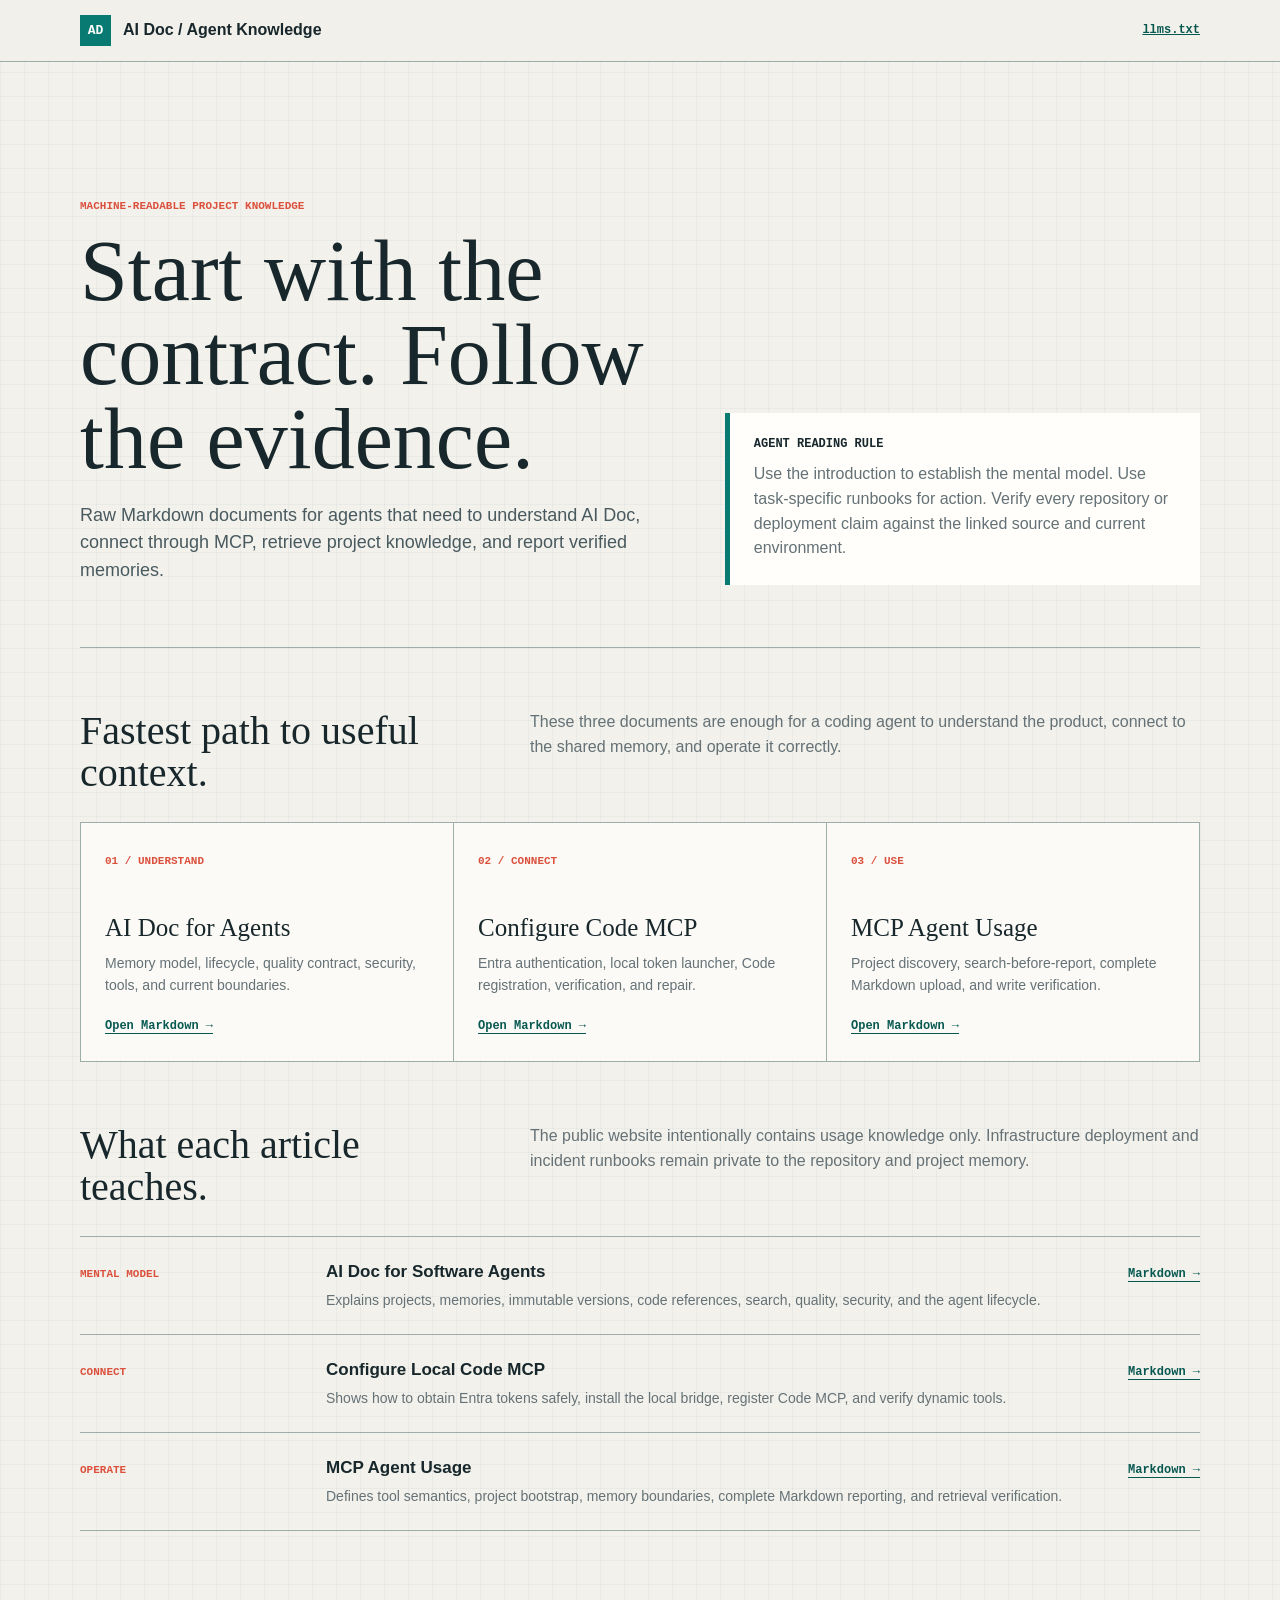
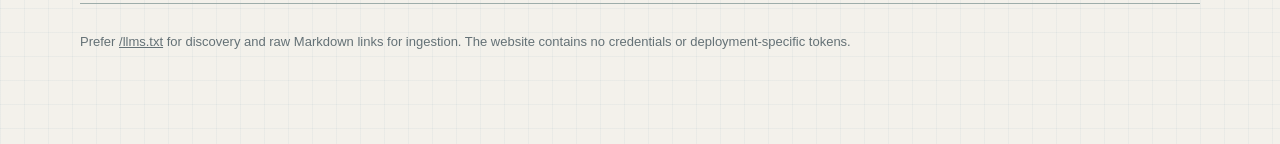
==== cloud/docs/index.html @ c575bcac "add cloud version." ====
<!DOCTYPE html>
<html lang="en">
<head>
  <meta charset="UTF-8">
  <meta name="viewport" content="width=device-width, initial-scale=1.0">
  <meta name="description" content="AI Doc knowledge and runbooks for software agents.">
  <link rel="alternate" type="text/plain" href="/llms.txt" title="AI Doc agent documentation index">
  <title>AI Doc | Agent Knowledge</title>
  <style>
    :root {
      --paper: #f3f1eb;
      --surface: #fffefa;
      --ink: #17272b;
      --muted: #647176;
      --line: #9eadaa;
      --teal: #087a72;
      --teal-dark: #075851;
      --coral: #db513d;
      --gold: #e1ad34;
      --night: #142327;
      --mono: "Cascadia Code", Consolas, monospace;
      --sans: "Aptos", "Segoe UI", sans-serif;
      --display: Georgia, "Times New Roman", serif;
    }
    * { box-sizing: border-box; }
    body {
      margin: 0;
      color: var(--ink);
      background-color: var(--paper);
      background-image: linear-gradient(rgba(55, 111, 150, 0.05) 1px, transparent 1px), linear-gradient(90deg, rgba(55, 111, 150, 0.05) 1px, transparent 1px);
      background-size: 24px 24px;
      font-family: var(--sans);
      line-height: 1.55;
    }
    a { color: inherit; }
    .topbar {
      min-height: 62px;
      display: flex;
      align-items: center;
      justify-content: space-between;
      gap: 24px;
      padding: 12px max(22px, calc((100vw - 1120px) / 2));
      border-bottom: 1px solid var(--line);
      background: rgba(243, 241, 235, 0.96);
    }
    .brand { display: flex; align-items: center; gap: 12px; font-weight: 800; text-decoration: none; }
    .brand-mark { width: 31px; height: 31px; display: grid; place-items: center; color: white; background: var(--teal); font: 700 13px/1 var(--mono); }
    .machine-link { color: var(--teal-dark); font: 700 12px/1.4 var(--mono); }
    main { width: min(1120px, calc(100% - 44px)); margin: 0 auto; padding: 68px 0 92px; }
    .intro { display: grid; grid-template-columns: 1.1fr 0.9fr; gap: 64px; align-items: end; padding-bottom: 62px; border-bottom: 1px solid var(--line); }
    .eyebrow { color: var(--coral); font: 700 11px/1.4 var(--mono); text-transform: uppercase; }
    h1 { max-width: 760px; margin: 12px 0 20px; font: 500 clamp(48px, 7vw, 86px)/0.98 var(--display); }
    .lede { max-width: 720px; margin: 0; color: #485a5f; font-size: 18px; }
    .contract { padding: 24px; border-left: 5px solid var(--teal); background: var(--surface); }
    .contract strong { display: block; margin-bottom: 9px; font: 700 12px/1.3 var(--mono); }
    .contract p { margin: 0; color: var(--muted); }
    section { padding: 62px 0 0; }
    .section-head { display: grid; grid-template-columns: 0.75fr 1.25fr; gap: 48px; margin-bottom: 28px; }
    h2 { margin: 0; font: 500 40px/1.05 var(--display); }
    .section-head p { margin: 0; color: var(--muted); }
    .path { display: grid; grid-template-columns: repeat(3, 1fr); border-top: 1px solid var(--line); border-left: 1px solid var(--line); }
    .step { min-height: 220px; padding: 24px; border-right: 1px solid var(--line); border-bottom: 1px solid var(--line); background: rgba(255, 254, 250, 0.76); }
    .step code { color: var(--coral); font: 700 11px/1 var(--mono); }
    .step h3 { margin: 42px 0 10px; font: 500 25px/1.15 var(--display); }
    .step p { margin: 0 0 16px; color: var(--muted); font-size: 14px; }
    .step a { color: var(--teal-dark); font: 700 12px/1.4 var(--mono); text-underline-offset: 4px; }
    .doc-list { border-top: 1px solid var(--line); }
    .doc-row { display: grid; grid-template-columns: 220px 1fr auto; gap: 26px; align-items: baseline; padding: 22px 0; border-bottom: 1px solid var(--line); }
    .doc-row code { color: var(--coral); font: 700 11px/1.4 var(--mono); }
    .doc-row h3 { margin: 0 0 5px; font-size: 17px; }
    .doc-row p { margin: 0; color: var(--muted); font-size: 14px; }
    .doc-row a { color: var(--teal-dark); font: 700 12px/1.4 var(--mono); text-underline-offset: 4px; white-space: nowrap; }
    footer { margin-top: 72px; padding-top: 28px; border-top: 1px solid var(--line); color: var(--muted); font-size: 13px; }
    @media (max-width: 800px) {
      .intro, .section-head { grid-template-columns: 1fr; gap: 26px; }
      .path { grid-template-columns: 1fr; }
      .doc-row { grid-template-columns: 1fr; gap: 8px; }
      .doc-row a { white-space: normal; }
    }
  </style>
</head>
<body>
  <header class="topbar">
    <a class="brand" href="/docs/"><span class="brand-mark">AD</span><span>AI Doc / Agent Knowledge</span></a>
    <a class="machine-link" href="/llms.txt">llms.txt</a>
  </header>
  <main>
    <section class="intro">
      <div>
        <span class="eyebrow">Machine-readable project knowledge</span>
        <h1>Start with the contract. Follow the evidence.</h1>
        <p class="lede">Raw Markdown documents for agents that need to understand AI Doc, connect through MCP, retrieve project knowledge, and report verified memories.</p>
      </div>
      <aside class="contract"><strong>AGENT READING RULE</strong><p>Use the introduction to establish the mental model. Use task-specific runbooks for action. Verify every repository or deployment claim against the linked source and current environment.</p></aside>
    </section>

    <section>
      <div class="section-head"><h2>Fastest path to useful context.</h2><p>These three documents are enough for a coding agent to understand the product, connect to the shared memory, and operate it correctly.</p></div>
      <div class="path">
        <article class="step"><code>01 / UNDERSTAND</code><h3>AI Doc for Agents</h3><p>Memory model, lifecycle, quality contract, security, tools, and current boundaries.</p><a href="/docs/agent-introduction.md">Open Markdown →</a></article>
        <article class="step"><code>02 / CONNECT</code><h3>Configure Code MCP</h3><p>Entra authentication, local token launcher, Code registration, verification, and repair.</p><a href="/docs/local-vscode-mcp-configuration.md">Open Markdown →</a></article>
        <article class="step"><code>03 / USE</code><h3>MCP Agent Usage</h3><p>Project discovery, search-before-report, complete Markdown upload, and write verification.</p><a href="/docs/mcp-agent-usage.md">Open Markdown →</a></article>
      </div>
    </section>

    <section>
      <div class="section-head"><h2>What each article teaches.</h2><p>The public website intentionally contains usage knowledge only. Infrastructure deployment and incident runbooks remain private to the repository and project memory.</p></div>
      <div class="doc-list">
        <article class="doc-row"><code>MENTAL MODEL</code><div><h3>AI Doc for Software Agents</h3><p>Explains projects, memories, immutable versions, code references, search, quality, security, and the agent lifecycle.</p></div><a href="/docs/agent-introduction.md">Markdown →</a></article>
        <article class="doc-row"><code>CONNECT</code><div><h3>Configure Local Code MCP</h3><p>Shows how to obtain Entra tokens safely, install the local bridge, register Code MCP, and verify dynamic tools.</p></div><a href="/docs/local-vscode-mcp-configuration.md">Markdown →</a></article>
        <article class="doc-row"><code>OPERATE</code><div><h3>MCP Agent Usage</h3><p>Defines tool semantics, project bootstrap, memory boundaries, complete Markdown reporting, and retrieval verification.</p></div><a href="/docs/mcp-agent-usage.md">Markdown →</a></article>
      </div>
    </section>

    <footer>Prefer <a href="/llms.txt">/llms.txt</a> for discovery and raw Markdown links for ingestion. The website contains no credentials or deployment-specific tokens.</footer>
  </main>
</body>
</html>
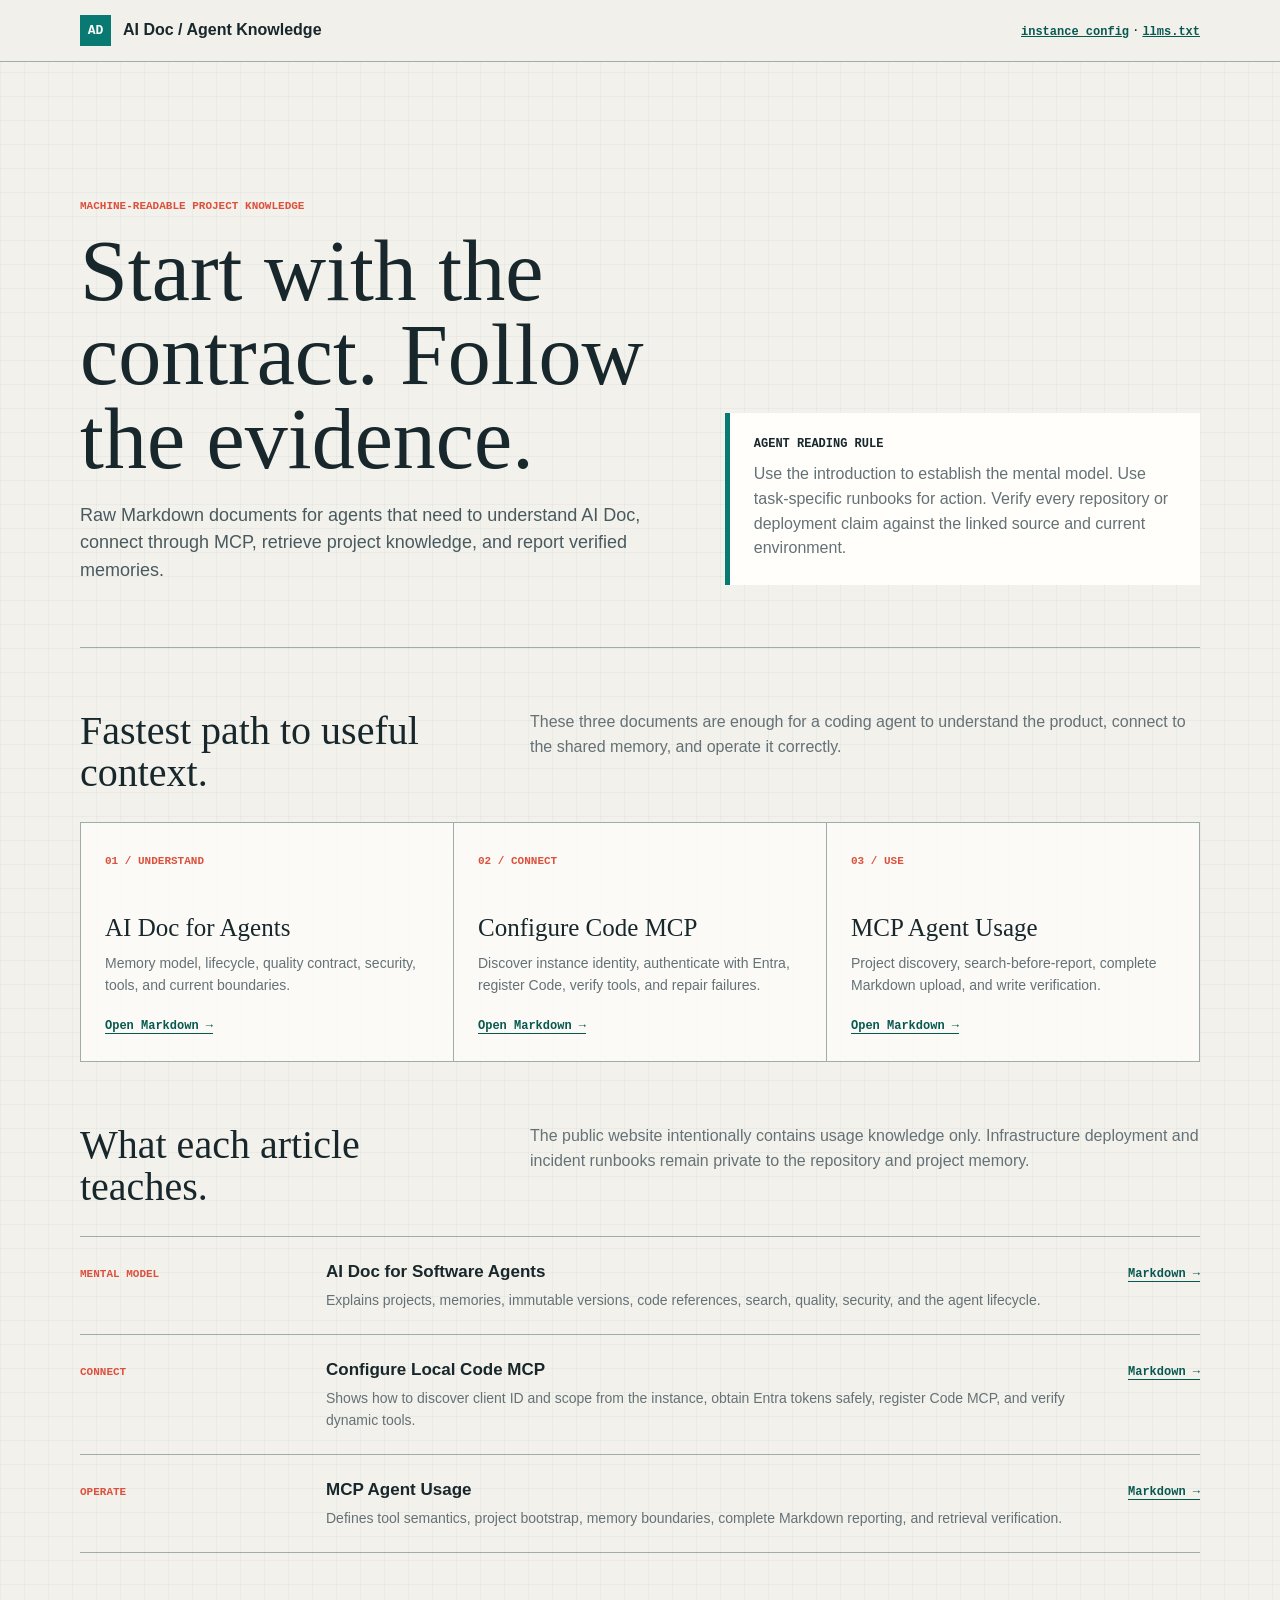
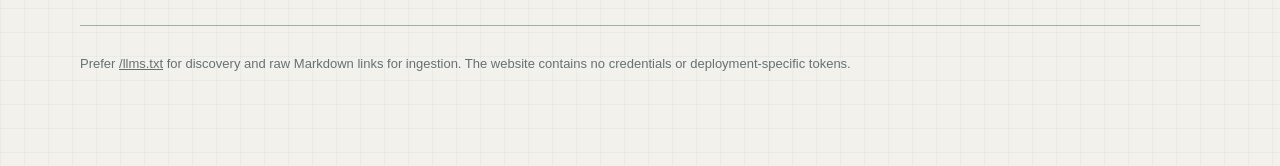
==== commit 3422e92f: "improve documents and add configurations in web." ====
--- a/cloud/docs/index.html
+++ b/cloud/docs/index.html
@@ -82,7 +82,7 @@
 <body>
   <header class="topbar">
     <a class="brand" href="/docs/"><span class="brand-mark">AD</span><span>AI Doc / Agent Knowledge</span></a>
-    <a class="machine-link" href="/llms.txt">llms.txt</a>
+    <div><a class="machine-link" href="/.well-known/aidoc-mcp.json">instance config</a> · <a class="machine-link" href="/llms.txt">llms.txt</a></div>
   </header>
   <main>
     <section class="intro">
@@ -98,7 +98,7 @@
       <div class="section-head"><h2>Fastest path to useful context.</h2><p>These three documents are enough for a coding agent to understand the product, connect to the shared memory, and operate it correctly.</p></div>
       <div class="path">
         <article class="step"><code>01 / UNDERSTAND</code><h3>AI Doc for Agents</h3><p>Memory model, lifecycle, quality contract, security, tools, and current boundaries.</p><a href="/docs/agent-introduction.md">Open Markdown →</a></article>
-        <article class="step"><code>02 / CONNECT</code><h3>Configure Code MCP</h3><p>Entra authentication, local token launcher, Code registration, verification, and repair.</p><a href="/docs/local-vscode-mcp-configuration.md">Open Markdown →</a></article>
+        <article class="step"><code>02 / CONNECT</code><h3>Configure Code MCP</h3><p>Discover instance identity, authenticate with Entra, register Code, verify tools, and repair failures.</p><a href="/docs/local-vscode-mcp-configuration.md">Open Markdown →</a></article>
         <article class="step"><code>03 / USE</code><h3>MCP Agent Usage</h3><p>Project discovery, search-before-report, complete Markdown upload, and write verification.</p><a href="/docs/mcp-agent-usage.md">Open Markdown →</a></article>
       </div>
     </section>
@@ -107,7 +107,7 @@
       <div class="section-head"><h2>What each article teaches.</h2><p>The public website intentionally contains usage knowledge only. Infrastructure deployment and incident runbooks remain private to the repository and project memory.</p></div>
       <div class="doc-list">
         <article class="doc-row"><code>MENTAL MODEL</code><div><h3>AI Doc for Software Agents</h3><p>Explains projects, memories, immutable versions, code references, search, quality, security, and the agent lifecycle.</p></div><a href="/docs/agent-introduction.md">Markdown →</a></article>
-        <article class="doc-row"><code>CONNECT</code><div><h3>Configure Local Code MCP</h3><p>Shows how to obtain Entra tokens safely, install the local bridge, register Code MCP, and verify dynamic tools.</p></div><a href="/docs/local-vscode-mcp-configuration.md">Markdown →</a></article>
+        <article class="doc-row"><code>CONNECT</code><div><h3>Configure Local Code MCP</h3><p>Shows how to discover client ID and scope from the instance, obtain Entra tokens safely, register Code MCP, and verify dynamic tools.</p></div><a href="/docs/local-vscode-mcp-configuration.md">Markdown →</a></article>
         <article class="doc-row"><code>OPERATE</code><div><h3>MCP Agent Usage</h3><p>Defines tool semantics, project bootstrap, memory boundaries, complete Markdown reporting, and retrieval verification.</p></div><a href="/docs/mcp-agent-usage.md">Markdown →</a></article>
       </div>
     </section>
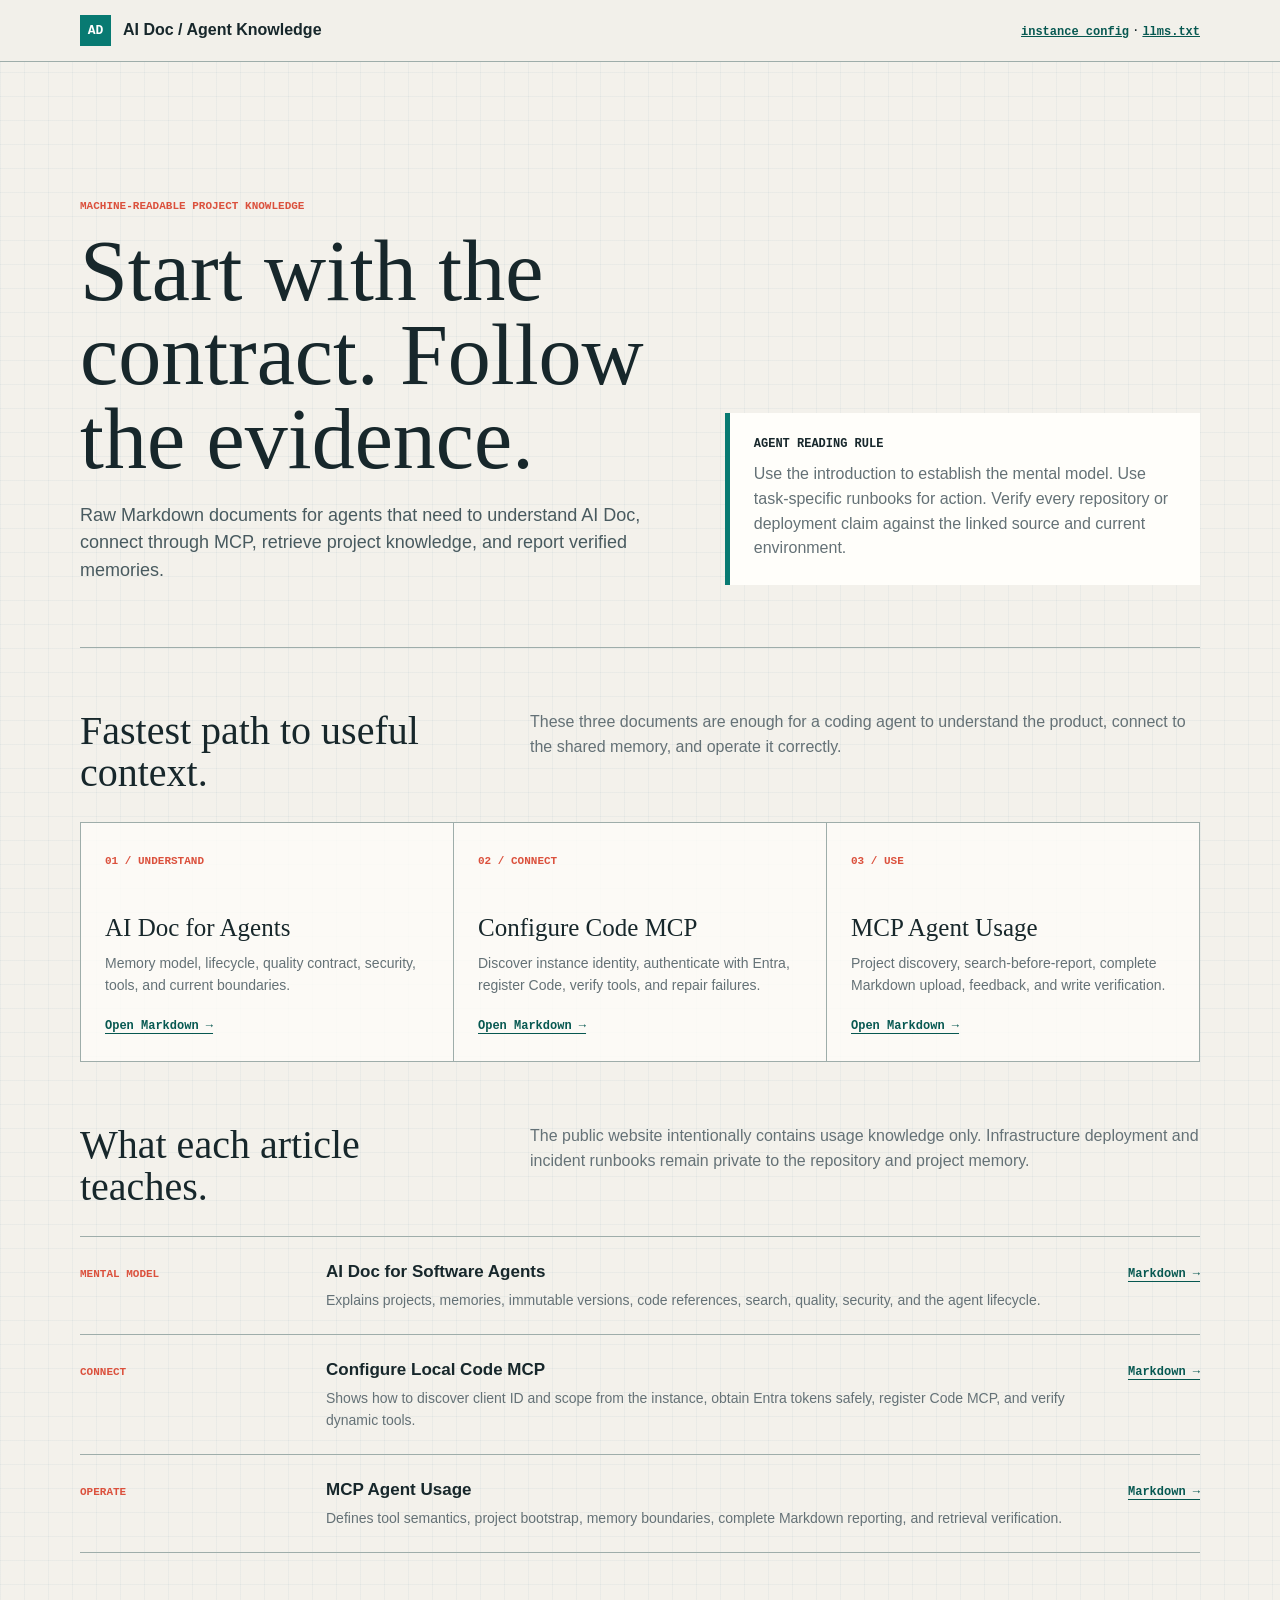
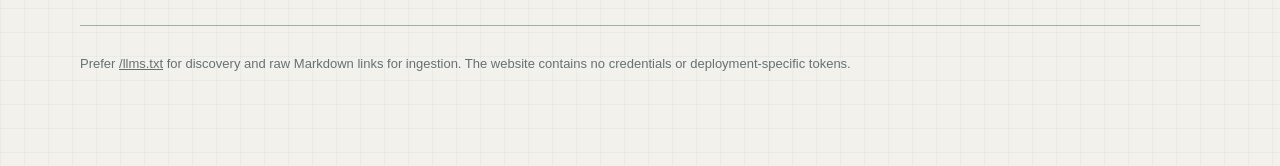
==== commit 6a4b2985: "add feedback." ====
--- a/cloud/docs/index.html
+++ b/cloud/docs/index.html
@@ -99,7 +99,7 @@
       <div class="path">
         <article class="step"><code>01 / UNDERSTAND</code><h3>AI Doc for Agents</h3><p>Memory model, lifecycle, quality contract, security, tools, and current boundaries.</p><a href="/docs/agent-introduction.md">Open Markdown →</a></article>
         <article class="step"><code>02 / CONNECT</code><h3>Configure Code MCP</h3><p>Discover instance identity, authenticate with Entra, register Code, verify tools, and repair failures.</p><a href="/docs/local-vscode-mcp-configuration.md">Open Markdown →</a></article>
-        <article class="step"><code>03 / USE</code><h3>MCP Agent Usage</h3><p>Project discovery, search-before-report, complete Markdown upload, and write verification.</p><a href="/docs/mcp-agent-usage.md">Open Markdown →</a></article>
+        <article class="step"><code>03 / USE</code><h3>MCP Agent Usage</h3><p>Project discovery, search-before-report, complete Markdown upload, feedback, and write verification.</p><a href="/docs/mcp-agent-usage.md">Open Markdown →</a></article>
       </div>
     </section>
 
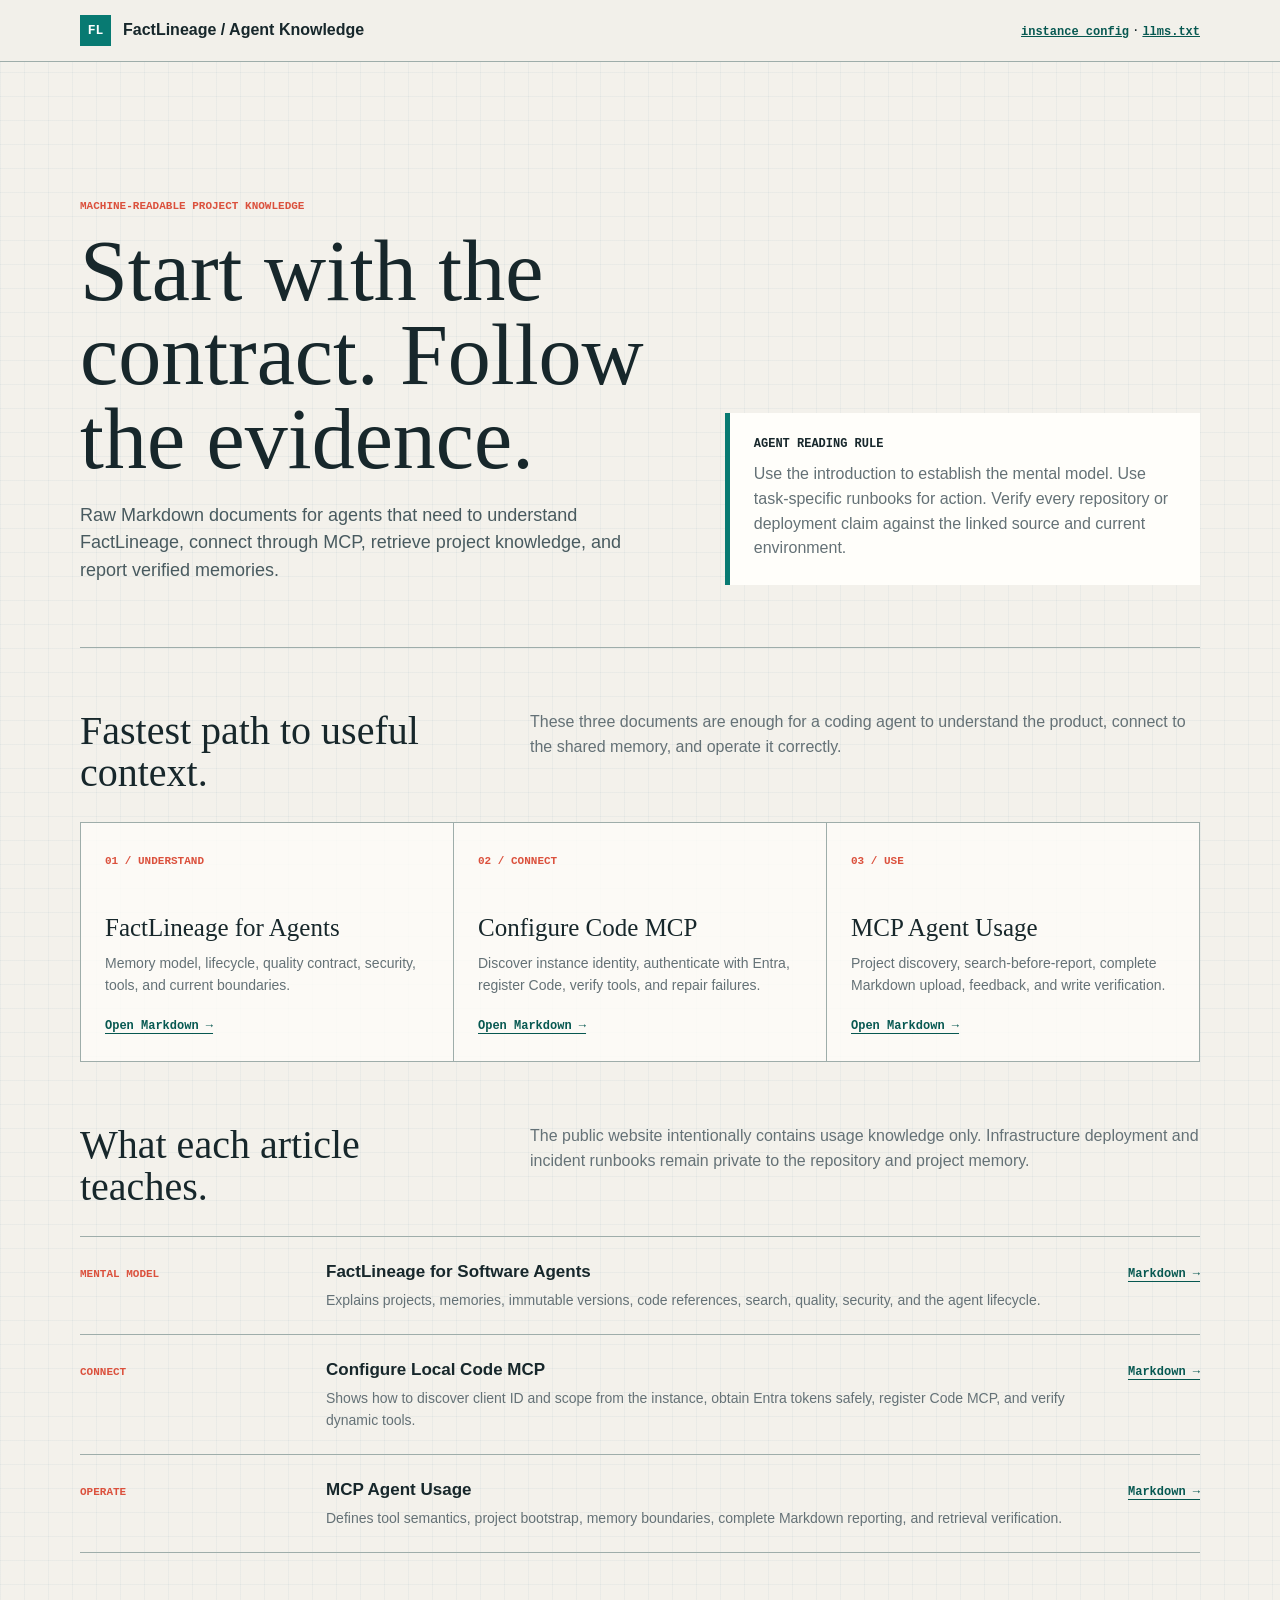
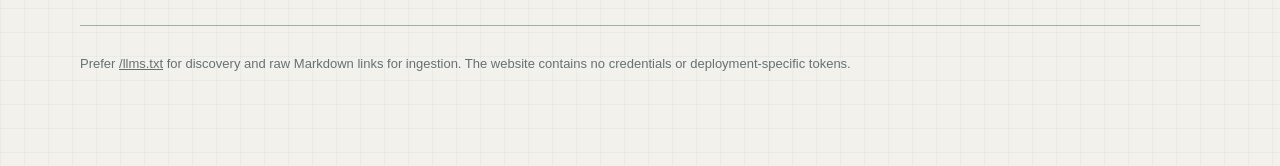
==== commit 8b813751: "rename project" ====
--- a/cloud/docs/index.html
+++ b/cloud/docs/index.html
@@ -3,9 +3,9 @@
 <head>
   <meta charset="UTF-8">
   <meta name="viewport" content="width=device-width, initial-scale=1.0">
-  <meta name="description" content="AI Doc knowledge and runbooks for software agents.">
-  <link rel="alternate" type="text/plain" href="/llms.txt" title="AI Doc agent documentation index">
-  <title>AI Doc | Agent Knowledge</title>
+  <meta name="description" content="FactLineage knowledge and runbooks for software agents.">
+  <link rel="alternate" type="text/plain" href="/llms.txt" title="FactLineage agent documentation index">
+  <title>FactLineage | Agent Knowledge</title>
   <style>
     :root {
       --paper: #f3f1eb;
@@ -81,15 +81,15 @@
 </head>
 <body>
   <header class="topbar">
-    <a class="brand" href="/docs/"><span class="brand-mark">AD</span><span>AI Doc / Agent Knowledge</span></a>
-    <div><a class="machine-link" href="/.well-known/aidoc-mcp.json">instance config</a> · <a class="machine-link" href="/llms.txt">llms.txt</a></div>
+    <a class="brand" href="/docs/"><span class="brand-mark">FL</span><span>FactLineage / Agent Knowledge</span></a>
+    <div><a class="machine-link" href="/.well-known/factlineage-mcp.json">instance config</a> · <a class="machine-link" href="/llms.txt">llms.txt</a></div>
   </header>
   <main>
     <section class="intro">
       <div>
         <span class="eyebrow">Machine-readable project knowledge</span>
         <h1>Start with the contract. Follow the evidence.</h1>
-        <p class="lede">Raw Markdown documents for agents that need to understand AI Doc, connect through MCP, retrieve project knowledge, and report verified memories.</p>
+        <p class="lede">Raw Markdown documents for agents that need to understand FactLineage, connect through MCP, retrieve project knowledge, and report verified memories.</p>
       </div>
       <aside class="contract"><strong>AGENT READING RULE</strong><p>Use the introduction to establish the mental model. Use task-specific runbooks for action. Verify every repository or deployment claim against the linked source and current environment.</p></aside>
     </section>
@@ -97,7 +97,7 @@
     <section>
       <div class="section-head"><h2>Fastest path to useful context.</h2><p>These three documents are enough for a coding agent to understand the product, connect to the shared memory, and operate it correctly.</p></div>
       <div class="path">
-        <article class="step"><code>01 / UNDERSTAND</code><h3>AI Doc for Agents</h3><p>Memory model, lifecycle, quality contract, security, tools, and current boundaries.</p><a href="/docs/agent-introduction.md">Open Markdown →</a></article>
+        <article class="step"><code>01 / UNDERSTAND</code><h3>FactLineage for Agents</h3><p>Memory model, lifecycle, quality contract, security, tools, and current boundaries.</p><a href="/docs/agent-introduction.md">Open Markdown →</a></article>
         <article class="step"><code>02 / CONNECT</code><h3>Configure Code MCP</h3><p>Discover instance identity, authenticate with Entra, register Code, verify tools, and repair failures.</p><a href="/docs/local-vscode-mcp-configuration.md">Open Markdown →</a></article>
         <article class="step"><code>03 / USE</code><h3>MCP Agent Usage</h3><p>Project discovery, search-before-report, complete Markdown upload, feedback, and write verification.</p><a href="/docs/mcp-agent-usage.md">Open Markdown →</a></article>
       </div>
@@ -106,7 +106,7 @@
     <section>
       <div class="section-head"><h2>What each article teaches.</h2><p>The public website intentionally contains usage knowledge only. Infrastructure deployment and incident runbooks remain private to the repository and project memory.</p></div>
       <div class="doc-list">
-        <article class="doc-row"><code>MENTAL MODEL</code><div><h3>AI Doc for Software Agents</h3><p>Explains projects, memories, immutable versions, code references, search, quality, security, and the agent lifecycle.</p></div><a href="/docs/agent-introduction.md">Markdown →</a></article>
+        <article class="doc-row"><code>MENTAL MODEL</code><div><h3>FactLineage for Software Agents</h3><p>Explains projects, memories, immutable versions, code references, search, quality, security, and the agent lifecycle.</p></div><a href="/docs/agent-introduction.md">Markdown →</a></article>
         <article class="doc-row"><code>CONNECT</code><div><h3>Configure Local Code MCP</h3><p>Shows how to discover client ID and scope from the instance, obtain Entra tokens safely, register Code MCP, and verify dynamic tools.</p></div><a href="/docs/local-vscode-mcp-configuration.md">Markdown →</a></article>
         <article class="doc-row"><code>OPERATE</code><div><h3>MCP Agent Usage</h3><p>Defines tool semantics, project bootstrap, memory boundaries, complete Markdown reporting, and retrieval verification.</p></div><a href="/docs/mcp-agent-usage.md">Markdown →</a></article>
       </div>
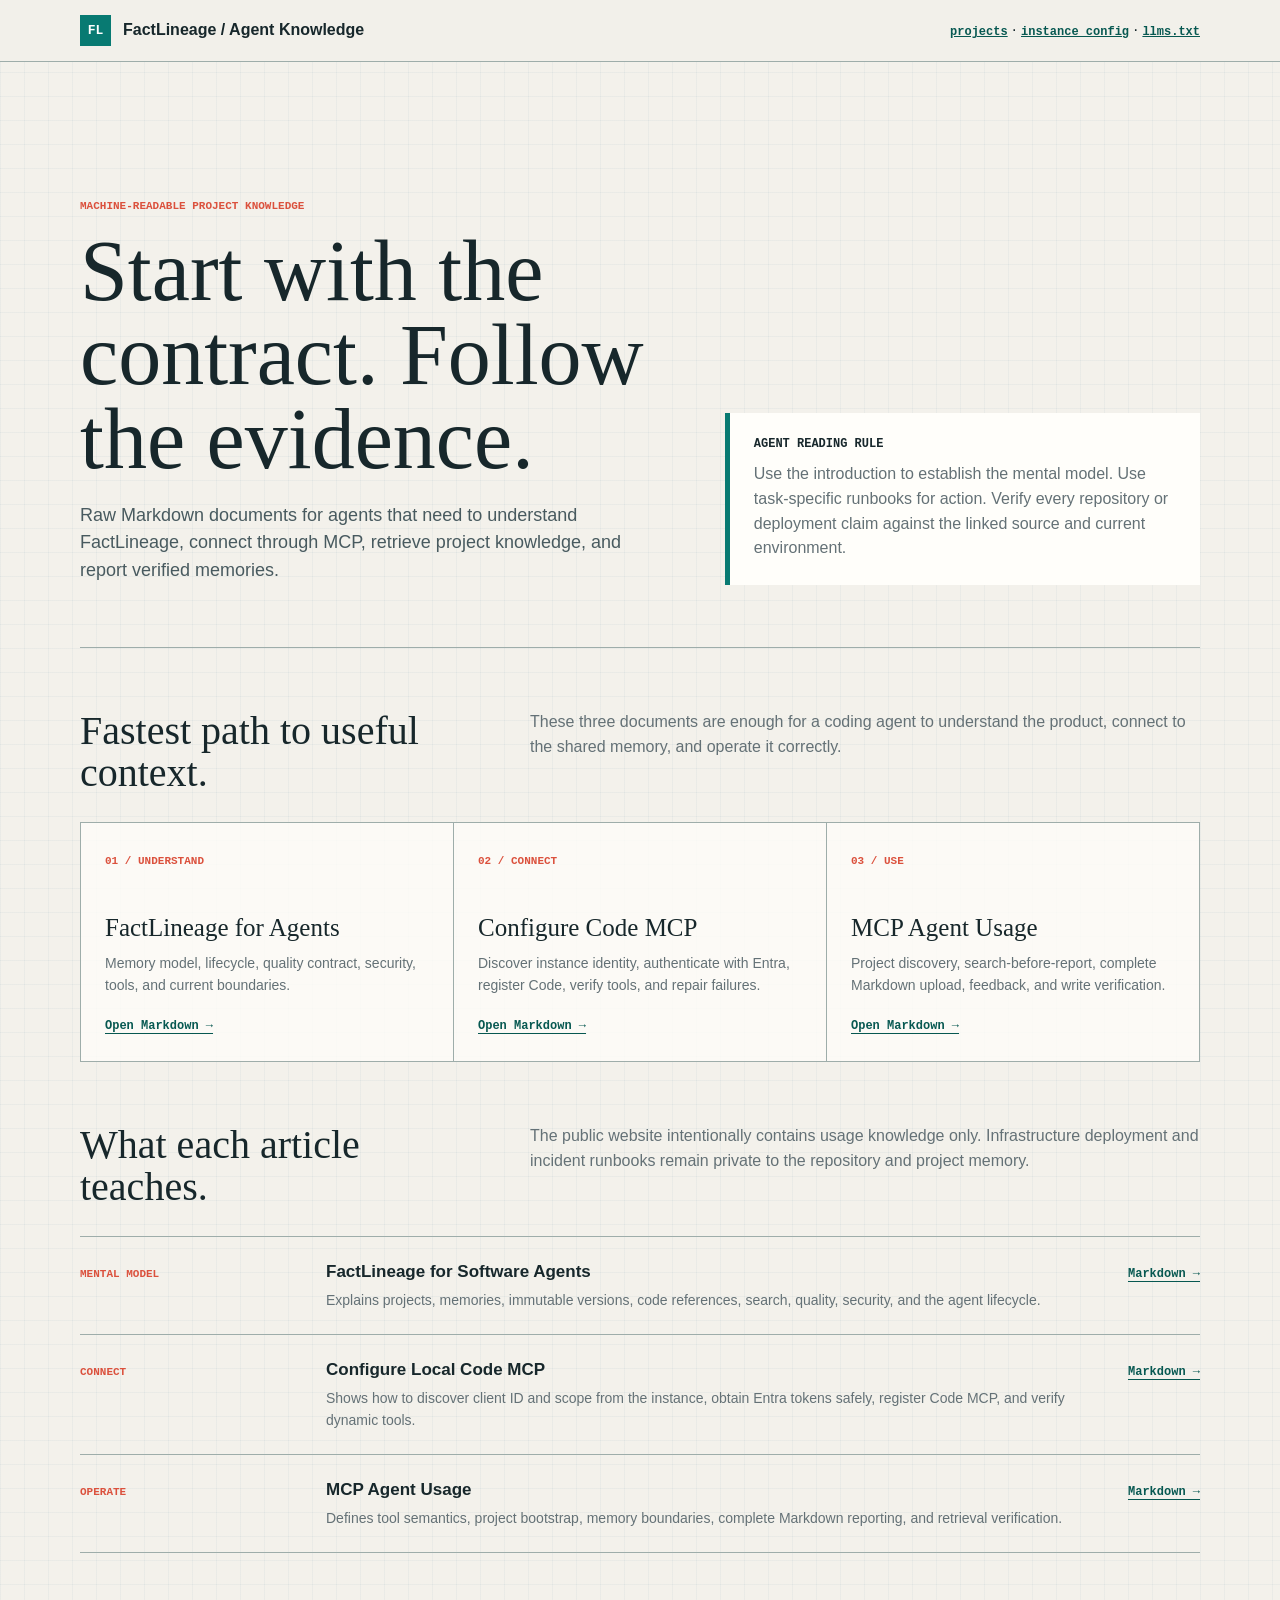
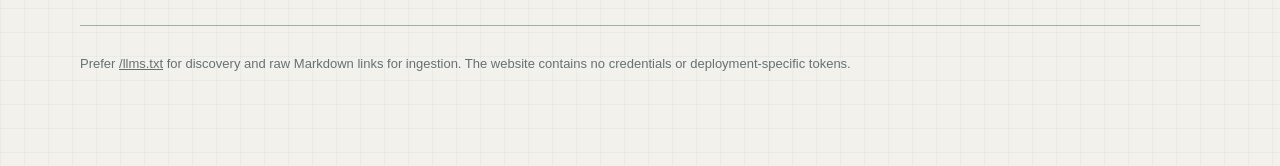
==== commit 63d7df83: "add projects page for human." ====
--- a/cloud/docs/index.html
+++ b/cloud/docs/index.html
@@ -82,7 +82,7 @@
 <body>
   <header class="topbar">
     <a class="brand" href="/docs/"><span class="brand-mark">FL</span><span>FactLineage / Agent Knowledge</span></a>
-    <div><a class="machine-link" href="/.well-known/factlineage-mcp.json">instance config</a> · <a class="machine-link" href="/llms.txt">llms.txt</a></div>
+    <div><a class="machine-link" href="/projects/">projects</a> · <a class="machine-link" href="/.well-known/factlineage-mcp.json">instance config</a> · <a class="machine-link" href="/llms.txt">llms.txt</a></div>
   </header>
   <main>
     <section class="intro">
